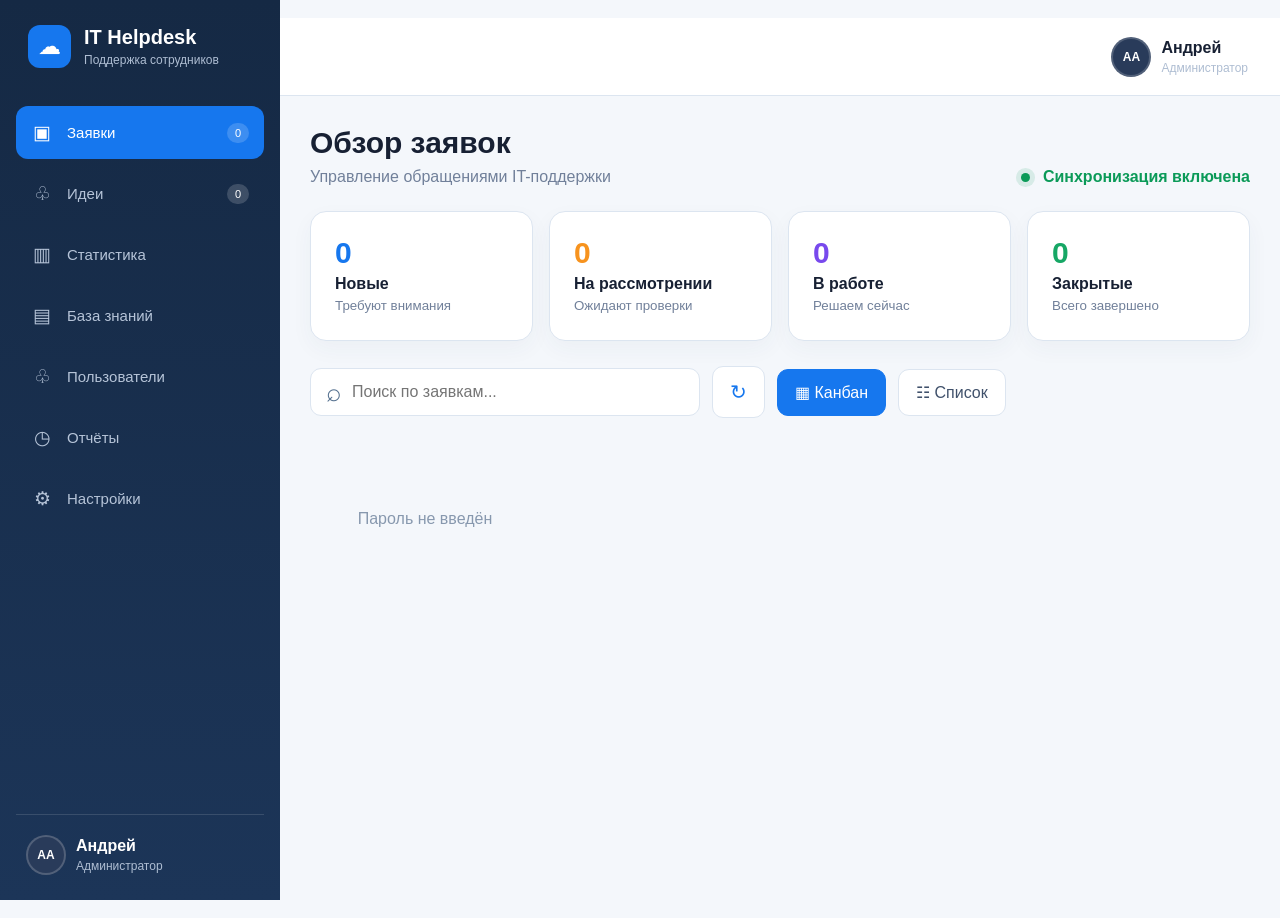
==== public/index.html @ 81cb97ac "Update HelpDesk interface" ====
x<!doctype html>
<html lang="ru">
<head>
  <meta charset="UTF-8">
  <meta name="viewport" content="width=device-width,initial-scale=1">
  <title>IT Helpdesk</title>
  <link rel="stylesheet" href="style.css">
</head>

<body>
  <div class="app">

    <aside class="sidebar">
      <div class="brand">
        <div class="brand-logo">☁</div>

        <div>
          <b>IT Helpdesk</b>
          <small>Поддержка сотрудников</small>
        </div>
      </div>

      <nav>
        <button id="ticketsButton" class="menu active">
          <span>▣</span>
          <span>Заявки</span>
          <em id="ticketMenuCount">0</em>
        </button>

        <button id="ideasButton" class="menu">
          <span>♧</span>
          <span>Идеи</span>
          <em id="ideaMenuCount">0</em>
        </button>

        <button class="menu mock">
          <span>▥</span>
          <span>Статистика</span>
        </button>

        <button class="menu mock">
          <span>▤</span>
          <span>База знаний</span>
        </button>

        <button class="menu mock">
          <span>♧</span>
          <span>Пользователи</span>
        </button>

        <button class="menu mock">
          <span>◷</span>
          <span>Отчёты</span>
        </button>

        <button class="menu mock">
          <span>⚙</span>
          <span>Настройки</span>
        </button>
      </nav>

      <div class="user">
        <div class="avatar">AA</div>

        <div>
          <b>Андрей</b>
          <small>Администратор</small>
        </div>
      </div>
    </aside>

    <main class="content">
      <header class="header">
        <div class="header-user">
          <div class="avatar">AA</div>

          <div>
            <b>Андрей</b>
            <small>Администратор</small>
          </div>
        </div>
      </header>

      <section class="page">
        <div class="heading">
          <div>
            <h1>Обзор заявок</h1>
            <p>Управление обращениями IT-поддержки</p>
          </div>

          <div class="online">
            <i></i>
            Синхронизация включена
          </div>
        </div>

        <div class="stats">
          <div class="stat blue">
            <strong id="newCount">0</strong>
            <b>Новые</b>
            <small>Требуют внимания</small>
          </div>

          <div class="stat orange">
            <strong id="reviewCount">0</strong>
            <b>На рассмотрении</b>
            <small>Ожидают проверки</small>
          </div>

          <div class="stat purple">
            <strong id="workCount">0</strong>
            <b>В работе</b>
            <small>Решаем сейчас</small>
          </div>

          <div class="stat green">
            <strong id="closedCount">0</strong>
            <b>Закрытые</b>
            <small>Всего завершено</small>
          </div>
        </div>

        <div class="toolbar">
          <div class="search">
            <span>⌕</span>

            <input
              id="search"
              type="search"
              placeholder="Поиск по заявкам..."
            >
          </div>

          <button id="refreshButton" class="refresh">
            ↻
          </button>

          <button
            id="kanbanButton"
            class="view active"
          >
            ▦ Канбан
          </button>

          <button
            id="listButton"
            class="view"
          >
            ☷ Список
          </button>
        </div>

        <main id="board" class="board"></main>
      </section>
    </main>
  </div>

  <script src="app.js"></script>
</body>
</html>
---- public/style.css ----
* {
  box-sizing: border-box;
}

:root {
  --blue: #1677ee;
  --dark: #172b4d;
  --bg: #f4f7fb;
  --muted: #71809a;
  --border: #dce5f0;
}

body {
  margin: 0;
  color: #172033;
  background: var(--bg);
  font-family: Arial, sans-serif;
}

button,
input,
select,
textarea {
  font: inherit;
}

button {
  cursor: pointer;
}

.app {
  display: flex;
  min-height: 100vh;
}

.sidebar {
  position: fixed;
  inset: 0 auto 0 0;
  display: flex;
  flex-direction: column;
  width: 280px;
  padding: 25px 16px;
  color: #fff;
  background: linear-gradient(180deg,#152944,#1c3558);
}

.brand {
  display: flex;
  align-items: center;
  gap: 13px;
  padding: 0 12px 38px;
}

.brand-logo {
  display: grid;
  width: 43px;
  height: 43px;
  place-items: center;
  color: #fff;
  background: var(--blue);
  border-radius: 12px;
  font-size: 23px;
}

.brand b {
  display: block;
  font-size: 20px;
}

.brand small,
.user small,
.header-user small {
  display: block;
  margin-top: 4px;
  color: #aebdd2;
  font-size: 12px;
}

nav {
  display: grid;
  gap: 8px;
}

.menu {
  display: flex;
  align-items: center;
  gap: 14px;
  width: 100%;
  padding: 15px;
  color: #b6c4d8;
  text-align: left;
  background: transparent;
  border: 0;
  border-radius: 12px;
  font-size: 15px;
}

.menu:hover,
.menu.active {
  color: #fff;
  background: var(--blue);
}

.menu span:first-child {
  width: 22px;
  text-align: center;
  font-size: 19px;
}

.menu em {
  margin-left: auto;
  padding: 4px 8px;
  color: #fff;
  background: #ffffff2b;
  border-radius: 15px;
  font-size: 11px;
  font-style: normal;
}

.menu.mock {
  cursor: default;
}

.user {
  display: flex;
  align-items: center;
  gap: 10px;
  margin-top: auto;
  padding: 20px 10px 0;
  border-top: 1px solid #ffffff20;
}

.avatar {
  display: grid;
  width: 40px;
  height: 40px;
  place-items: center;
  color: #fff;
  background: #293b5a;
  border: 2px solid #ffffff30;
  border-radius: 50%;
  font-size: 12px;
  font-weight: bold;
}

.content {
  width: calc(100% - 280px);
  margin-left: 280px;
}

.header {
  display: flex;
  justify-content: flex-end;
  min-height: 78px;
  padding: 18px 32px;
  background: #fff;
  border-bottom: 1px solid var(--border);
}

.header-user {
  display: flex;
  align-items: center;
  gap: 10px;
}

.page {
  padding: 30px;
}

.heading {
  display: flex;
  align-items: flex-end;
  justify-content: space-between;
  margin-bottom: 25px;
}

.heading h1 {
  margin: 0;
  font-size: 30px;
}

.heading p {
  margin: 8px 0 0;
  color: var(--muted);
}

.online {
  color: #0b9a58;
  font-weight: bold;
}

.online i {
  display: inline-block;
  width: 9px;
  height: 9px;
  margin-right: 8px;
  background: #0b9a58;
  border-radius: 50%;
  box-shadow: 0 0 0 5px #0b9a5820;
}

.stats {
  display: grid;
  grid-template-columns: repeat(4,1fr);
  gap: 16px;
  margin-bottom: 25px;
}

.stat {
  display: flex;
  flex-direction: column;
  gap: 5px;
  min-height: 130px;
  padding: 24px;
  background: #fff;
  border: 1px solid var(--border);
  border-radius: 16px;
  box-shadow: 0 8px 22px #263b5b0b;
}

.stat strong {
  font-size: 30px;
}

.stat b {
  font-size: 16px;
}

.stat small {
  color: var(--muted);
}

.stat.blue strong {
  color: #1677ee;
}

.stat.orange strong {
  color: #f7931e;
}

.stat.purple strong {
  color: #7849ed;
}

.stat.green strong {
  color: #16a765;
}

.toolbar {
  display: flex;
  align-items: center;
  gap: 12px;
  padding-bottom: 22px;
}

.search {
  display: flex;
  align-items: center;
  gap: 10px;
  width: 390px;
  padding: 0 15px;
  background: #fff;
  border: 1px solid var(--border);
  border-radius: 11px;
}

.search span {
  color: #54708f;
  font-size: 26px;
}

.search input {
  width: 100%;
  padding: 14px 0;
  border: 0;
  outline: 0;
}

.refresh,
.view {
  padding: 13px 17px;
  color: #40516b;
  background: #fff;
  border: 1px solid var(--border);
  border-radius: 11px;
}

.refresh {
  color: var(--blue);
  font-size: 20px;
}

.view.active {
  color: #fff;
  background: var(--blue);
  border-color: var(--blue);
}

.board {
  display: grid;
  grid-template-columns: repeat(4,minmax(230px,1fr));
  gap: 15px;
}

.column {
  min-height: 520px;
  padding: 16px;
  background: #eaf3fc;
  border-radius: 16px;
}

.column:nth-child(2) {
  background: #f0f5fb;
}

.column:nth-child(3) {
  background: #f2efff;
}

.column:nth-child(4) {
  background: #ebf9f2;
}

.column.drag-over {
  outline: 2px solid var(--blue);
}

.column h2 {
  margin: 3px 4px 16px;
  font-size: 17px;
}

.cards {
  min-height: 420px;
}

.card {
  margin: 12px 0;
  padding: 17px;
  background: #fff;
  border-left: 4px solid var(--blue);
  border-radius: 13px;
  box-shadow: 0 7px 17px #23446b12;
  cursor: grab;
}

.card.dragging {
  opacity: .45;
}

.card-id {
  color: var(--blue);
  font-size: 18px;
  font-weight: bold;
}

.problem {
  margin: 13px 0;
  font-weight: bold;
  line-height: 1.4;
}

.muted {
  margin-top: 6px;
  color: var(--muted);
  font-size: 12px;
  line-height: 1.5;
}

.actions {
  margin-top: 14px;
}

.actions button,
.table-edit {
  padding: 8px 11px;
  color: var(--blue);
  background: #eff6ff;
  border: 1px solid #cfe2fb;
  border-radius: 8px;
}

.empty {
  padding: 70px 10px;
  color: #8798ae;
  text-align: center;
}

.list-wrapper {
  width: 100%;
  overflow-x: auto;
  background: #fff;
  border: 1px solid var(--border);
  border-radius: 14px;
}

.helpdesk-table {
  width: 100%;
  min-width: 1100px;
  border-collapse: collapse;
  font-size: 13px;
}

.helpdesk-table th {
  padding: 15px;
  color: #53657f;
  text-align: left;
  background: #f5f8fc;
  border-bottom: 1px solid var(--border);
  white-space: nowrap;
}

.helpdesk-table td {
  padding: 14px 15px;
  border-bottom: 1px solid #edf1f6;
  vertical-align: middle;
}

.helpdesk-table tr:hover {
  background: #f8fbff;
}

.table-problem {
  max-width: 280px;
  font-weight: 600;
}

.table-status {
  display: inline-block;
  padding: 6px 9px;
  color: #1769aa;
  background: #e8f2ff;
  border-radius: 7px;
  white-space: nowrap;
}

.modal {
  position: fixed;
  z-index: 100;
  inset: 0;
  display: flex;
  align-items: center;
  justify-content: center;
  padding: 20px;
  background: #15294499;
}

.modal-window {
  width: min(650px,100%);
  max-height: 90vh;
  padding: 25px;
  overflow-y: auto;
  background: #fff;
  border-radius: 18px;
}

.modal-header {
  display: flex;
  justify-content: space-between;
  margin-bottom: 20px;
}

.modal-header h2 {
  margin: 0;
  color: var(--dark);
}

.modal-header button {
  background: transparent;
  border: 0;
  font-size: 28px;
}

.modal-window label {
  display: flex;
  flex-direction: column;
  gap: 7px;
  margin-top: 14px;
  font-size: 13px;
  font-weight: bold;
}

.modal-window input,
.modal-window select,
.modal-window textarea {
  width: 100%;
  padding: 12px;
  border: 1px solid #cbd9e8;
  border-radius: 9px;
  outline: 0;
}

.modal-window textarea {
  min-height: 90px;
  resize: vertical;
}

.modal-actions {
  display: flex;
  justify-content: flex-end;
  gap: 10px;
  margin-top: 24px;
}

.modal-actions button {
  padding: 11px 17px;
  border: 1px solid var(--border);
  border-radius: 9px;
}

.modal-actions .primary {
  color: #fff;
  background: var(--blue);
  border-color: var(--blue);
}

@media (max-width:1100px) {
  .stats {
    grid-template-columns: repeat(2,1fr);
  }

  .board {
    grid-template-columns: repeat(2,minmax(240px,1fr));
  }
}

@media (max-width:760px) {
  .sidebar {
    width: 75px;
    padding: 18px 8px;
  }

  .brand {
    justify-content: center;
    padding: 0 0 25px;
  }

  .brand > div:last-child,
  .menu span:not(:first-child),
  .user > div:not(.avatar) {
    display: none;
  }

  .menu {
    justify-content: center;
    padding: 14px 5px;
  }

  .content {
    width: calc(100% - 75px);
    margin-left: 75px;
  }

  .page {
    padding: 20px 14px;
  }

  .heading {
    align-items: flex-start;
    flex-direction: column;
    gap: 15px;
  }

  .toolbar {
    flex-wrap: wrap;
  }

  .search {
    width: 100%;
  }
}

@media (max-width:540px) {
  .stats,
  .board {
    grid-template-columns: 1fr;
  }
}
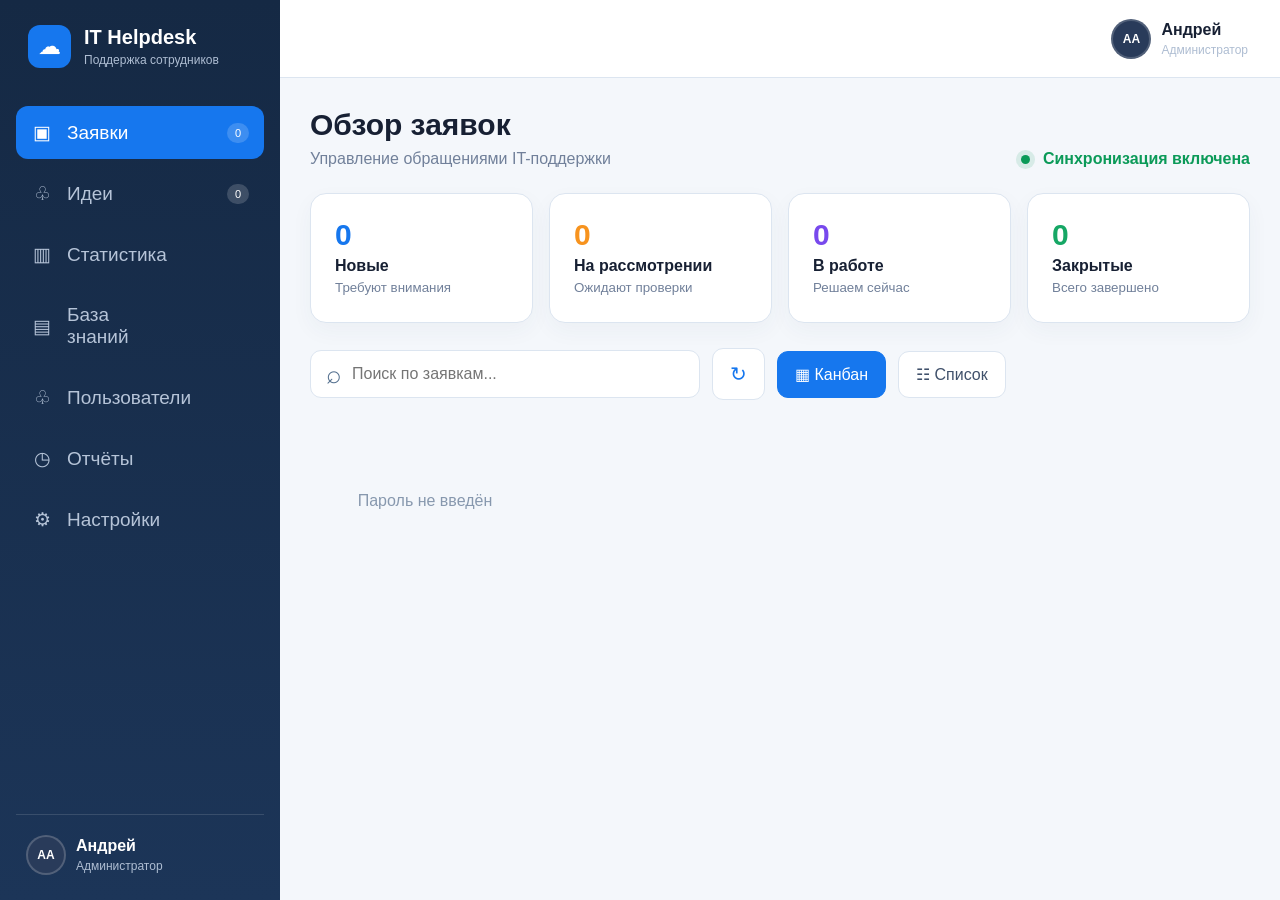
==== commit 4033b71b: "Version old backup" ====
--- a/public/index.html
+++ b/public/index.html
@@ -1,65 +1,88 @@
-x<!doctype html>
+<!doctype html>
 <html lang="ru">
 <head>
   <meta charset="UTF-8">
-  <meta name="viewport" content="width=device-width,initial-scale=1">
+  <meta
+          name="viewport"
+          content="width=device-width, initial-scale=1"
+  >
   <title>IT Helpdesk</title>
   <link rel="stylesheet" href="style.css">
 </head>
 
 <body>
-  <div class="app">
+<div class="app">
 
-    <aside class="sidebar">
-      <div class="brand">
-        <div class="brand-logo">☁</div>
+  <aside class="sidebar">
+    <div class="brand">
+      <div class="brand-logo">☁</div>
 
-        <div>
-          <b>IT Helpdesk</b>
-          <small>Поддержка сотрудников</small>
-        </div>
+      <div>
+        <b>IT Helpdesk</b>
+        <small>Поддержка сотрудников</small>
       </div>
+    </div>
 
-      <nav>
-        <button id="ticketsButton" class="menu active">
-          <span>▣</span>
-          <span>Заявки</span>
-          <em id="ticketMenuCount">0</em>
-        </button>
+    <nav>
+      <button
+              id="ticketsButton"
+              class="menu active"
+              type="button"
+      >
+        <span>▣</span>
+        <span>Заявки</span>
+        <em>0</em>
+      </button>
 
-        <button id="ideasButton" class="menu">
-          <span>♧</span>
-          <span>Идеи</span>
-          <em id="ideaMenuCount">0</em>
-        </button>
+      <button
+              id="ideasButton"
+              class="menu"
+              type="button"
+      >
+        <span>♧</span>
+        <span>Идеи</span>
+        <em>0</em>
+      </button>
 
-        <button class="menu mock">
-          <span>▥</span>
-          <span>Статистика</span>
-        </button>
+      <button class="menu mock" type="button">
+        <span>▥</span>
+        <span>Статистика</span>
+      </button>
 
-        <button class="menu mock">
-          <span>▤</span>
-          <span>База знаний</span>
-        </button>
+      <button class="menu mock" type="button">
+        <span>▤</span>
+        <span>База знаний</span>
+      </button>
 
-        <button class="menu mock">
-          <span>♧</span>
-          <span>Пользователи</span>
-        </button>
+      <button class="menu mock" type="button">
+        <span>♧</span>
+        <span>Пользователи</span>
+      </button>
 
-        <button class="menu mock">
-          <span>◷</span>
-          <span>Отчёты</span>
-        </button>
+      <button class="menu mock" type="button">
+        <span>◷</span>
+        <span>Отчёты</span>
+      </button>
 
-        <button class="menu mock">
-          <span>⚙</span>
-          <span>Настройки</span>
-        </button>
-      </nav>
+      <button class="menu mock" type="button">
+        <span>⚙</span>
+        <span>Настройки</span>
+      </button>
+    </nav>
 
-      <div class="user">
+    <div class="user">
+      <div class="avatar">AA</div>
+
+      <div>
+        <b>Андрей</b>
+        <small>Администратор</small>
+      </div>
+    </div>
+  </aside>
+
+  <main class="content">
+    <header class="header">
+      <div class="header-user">
         <div class="avatar">AA</div>
 
         <div>
@@ -67,94 +90,93 @@
           <small>Администратор</small>
         </div>
       </div>
-    </aside>
+    </header>
 
-    <main class="content">
-      <header class="header">
-        <div class="header-user">
-          <div class="avatar">AA</div>
-
-          <div>
-            <b>Андрей</b>
-            <small>Администратор</small>
-          </div>
-        </div>
-      </header>
-
-      <section class="page">
-        <div class="heading">
-          <div>
-            <h1>Обзор заявок</h1>
-            <p>Управление обращениями IT-поддержки</p>
-          </div>
-
-          <div class="online">
-            <i></i>
-            Синхронизация включена
-          </div>
+    <section class="page">
+      <div class="heading">
+        <div>
+          <h1>Обзор заявок</h1>
+          <p>
+            Управление обращениями IT-поддержки
+          </p>
         </div>
 
-        <div class="stats">
-          <div class="stat blue">
-            <strong id="newCount">0</strong>
-            <b>Новые</b>
-            <small>Требуют внимания</small>
-          </div>
+        <div class="online">
+          <i></i>
+          Синхронизация включена
+        </div>
+      </div>
 
-          <div class="stat orange">
-            <strong id="reviewCount">0</strong>
-            <b>На рассмотрении</b>
-            <small>Ожидают проверки</small>
-          </div>
-
-          <div class="stat purple">
-            <strong id="workCount">0</strong>
-            <b>В работе</b>
-            <small>Решаем сейчас</small>
-          </div>
-
-          <div class="stat green">
-            <strong id="closedCount">0</strong>
-            <b>Закрытые</b>
-            <small>Всего завершено</small>
-          </div>
+      <div class="stats">
+        <div class="stat blue">
+          <strong id="newCount">0</strong>
+          <b>Новые</b>
+          <small>Требуют внимания</small>
         </div>
 
-        <div class="toolbar">
-          <div class="search">
-            <span>⌕</span>
-
-            <input
-              id="search"
-              type="search"
-              placeholder="Поиск по заявкам..."
-            >
-          </div>
-
-          <button id="refreshButton" class="refresh">
-            ↻
-          </button>
-
-          <button
-            id="kanbanButton"
-            class="view active"
-          >
-            ▦ Канбан
-          </button>
-
-          <button
-            id="listButton"
-            class="view"
-          >
-            ☷ Список
-          </button>
+        <div class="stat orange">
+          <strong id="reviewCount">0</strong>
+          <b>На рассмотрении</b>
+          <small>Ожидают проверки</small>
         </div>
 
-        <main id="board" class="board"></main>
-      </section>
-    </main>
-  </div>
+        <div class="stat purple">
+          <strong id="workCount">0</strong>
+          <b>В работе</b>
+          <small>Решаем сейчас</small>
+        </div>
 
-  <script src="app.js"></script>
+        <div class="stat green">
+          <strong id="closedCount">0</strong>
+          <b>Закрытые</b>
+          <small>Всего завершено</small>
+        </div>
+      </div>
+
+      <div class="toolbar">
+        <div class="search">
+          <span>⌕</span>
+
+          <input
+                  id="search"
+                  type="search"
+                  placeholder="Поиск по заявкам..."
+          >
+        </div>
+
+        <button
+                id="refreshButton"
+                class="refresh"
+                type="button"
+        >
+          ↻
+        </button>
+
+        <button
+                id="kanbanButton"
+                class="view active"
+                type="button"
+        >
+          ▦ Канбан
+        </button>
+
+        <button
+                id="listButton"
+                class="view"
+                type="button"
+        >
+          ☷ Список
+        </button>
+      </div>
+
+      <main
+              id="board"
+              class="board"
+      ></main>
+    </section>
+  </main>
+</div>
+
+<script src="app.js"></script>
 </body>
 </html>
--- a/public/style.css
+++ b/public/style.css
@@ -56,7 +56,6 @@
   width: 43px;
   height: 43px;
   place-items: center;
-  color: #fff;
   background: var(--blue);
   border-radius: 12px;
   font-size: 23px;
@@ -101,7 +100,7 @@
   background: var(--blue);
 }
 
-.menu span:first-child {
+.menu span {
   width: 22px;
   text-align: center;
   font-size: 19px;
@@ -201,7 +200,7 @@
 
 .stats {
   display: grid;
-  grid-template-columns: repeat(4,1fr);
+  grid-template-columns: repeat(4, 1fr);
   gap: 16px;
   margin-bottom: 25px;
 }
@@ -371,8 +370,7 @@
   margin-top: 14px;
 }
 
-.actions button,
-.table-edit {
+.actions button {
   padding: 8px 11px;
   color: var(--blue);
   background: #eff6ff;
@@ -384,54 +382,6 @@
   padding: 70px 10px;
   color: #8798ae;
   text-align: center;
-}
-
-.list-wrapper {
-  width: 100%;
-  overflow-x: auto;
-  background: #fff;
-  border: 1px solid var(--border);
-  border-radius: 14px;
-}
-
-.helpdesk-table {
-  width: 100%;
-  min-width: 1100px;
-  border-collapse: collapse;
-  font-size: 13px;
-}
-
-.helpdesk-table th {
-  padding: 15px;
-  color: #53657f;
-  text-align: left;
-  background: #f5f8fc;
-  border-bottom: 1px solid var(--border);
-  white-space: nowrap;
-}
-
-.helpdesk-table td {
-  padding: 14px 15px;
-  border-bottom: 1px solid #edf1f6;
-  vertical-align: middle;
-}
-
-.helpdesk-table tr:hover {
-  background: #f8fbff;
-}
-
-.table-problem {
-  max-width: 280px;
-  font-weight: 600;
-}
-
-.table-status {
-  display: inline-block;
-  padding: 6px 9px;
-  color: #1769aa;
-  background: #e8f2ff;
-  border-radius: 7px;
-  white-space: nowrap;
 }
 
 .modal {
@@ -514,7 +464,7 @@
   border-color: var(--blue);
 }
 
-@media (max-width:1100px) {
+@media (max-width: 1100px) {
   .stats {
     grid-template-columns: repeat(2,1fr);
   }
@@ -524,7 +474,7 @@
   }
 }
 
-@media (max-width:760px) {
+@media (max-width: 760px) {
   .sidebar {
     width: 75px;
     padding: 18px 8px;
@@ -536,6 +486,7 @@
   }
 
   .brand > div:last-child,
+  .menu:not(.active) span:not(:first-child),
   .menu span:not(:first-child),
   .user > div:not(.avatar) {
     display: none;
@@ -570,9 +521,78 @@
   }
 }
 
-@media (max-width:540px) {
+@media (max-width: 540px) {
   .stats,
   .board {
     grid-template-columns: 1fr;
   }
+
+  .column {
+    min-height: 300px;
+  }
+
+  .cards {
+    min-height: 160px;
+  }
+}
+.list-wrapper {
+  width: 100%;
+  overflow-x: auto;
+  background: #fff;
+  border: 1px solid var(--border);
+  border-radius: 14px;
+}
+
+.helpdesk-table {
+  width: 100%;
+  min-width: 1100px;
+  border-collapse: collapse;
+  font-size: 13px;
+}
+
+.helpdesk-table th {
+  padding: 15px;
+  color: #53657f;
+  text-align: left;
+  background: #f5f8fc;
+  border-bottom: 1px solid var(--border);
+  white-space: nowrap;
+}
+
+.helpdesk-table td {
+  padding: 14px 15px;
+  border-bottom: 1px solid #edf1f6;
+  vertical-align: middle;
+}
+
+.helpdesk-table tr:hover {
+  background: #f8fbff;
+}
+
+.table-problem {
+  max-width: 280px;
+  font-weight: 600;
+}
+
+.table-status {
+  display: inline-block;
+  padding: 6px 9px;
+  color: #1769aa;
+  background: #e8f2ff;
+  border-radius: 7px;
+  white-space: nowrap;
+}
+
+.table-edit {
+  padding: 7px 10px;
+  color: var(--blue);
+  background: #eff6ff;
+  border: 1px solid #cfe2fb;
+  border-radius: 7px;
+  white-space: nowrap;
+}
+
+.table-edit:hover {
+  color: #fff;
+  background: var(--blue);
 }
